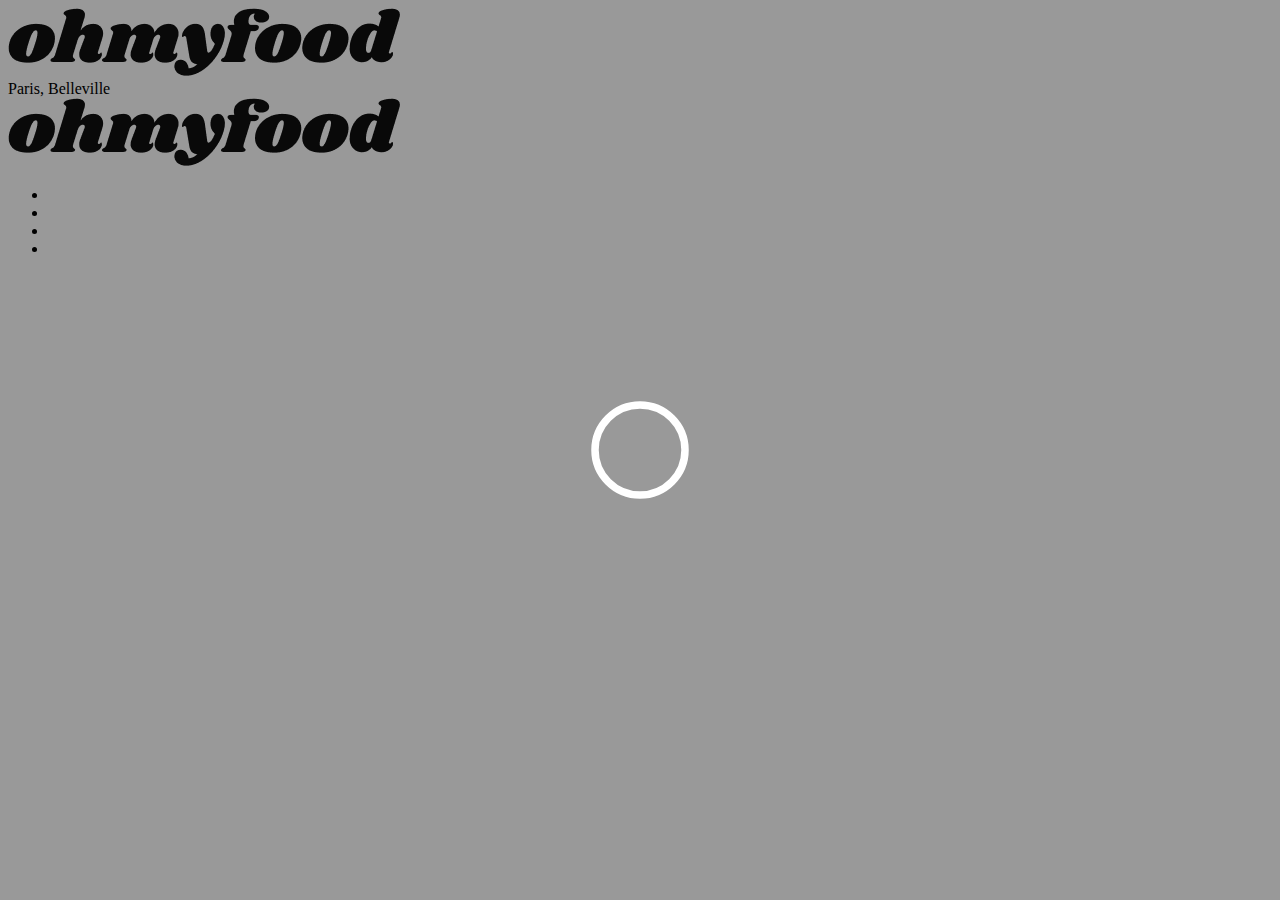
==== index.html @ bf74275e "Loading spinner + début du squelette de l'accueil" ====
<!DOCTYPE html>
<html lang="fr">
<head>
  <meta charset="UTF-8">
  <meta name="viewport" content="width=device-width, initial-scale=1.0">
  <link rel="stylesheet" href="./css/style.css">
  <title>Ohmyfood - Accueil</title>
</head>
<body>
  <div id="loader-screen">
    <svg id="loader-box">
      <circle id="loader-bg" cx="50%" cy="50%" r="45%"></circle>
      <circle id="loader" cx="50%" cy="50%" r="45%"></circle>
    </svg>
  </div>
  <header>
    <img id="logo" src="./images/logo/ohmyfood.png" alt="Logo Ohmyfood" title="Logo Ohmyfood"/>
    <div id="localization"><i class="fa fa-map-marker-alt"></i>Paris, Belleville</div>
  </header>
  <main>
    <section></section>
    <section></section>
    <section></section>
  </main>
  <footer>
    <div>
      <img src="./images/logo/ohmyfood.png" alt="Logo Ohmyfood" title="Logo Ohmyfood"/>
      <ul>
        <li><i></i></li>
        <li><i></i></li>
        <li></li>
        <li></li>
      </ul>
    </div>
  </footer>
</body>
</html>
---- css/style.css ----
#loader-screen {
  position: fixed;
  top: 0;
  left: 0;
  width: 100%;
  height: 100%;
  background-color: rgba(0, 0, 0, .4);
  animation: load-page 2s ease-in-out forwards;
}

#loader-box {
  position: fixed;
  top: 50%;
  left: 50%;
  width: 100px;
  height: 100px;
  transform: translate(-50%, -50%) rotate(-90deg);
}

circle {
  fill: none;
  stroke-width: 7.5px;
  stroke-dasharray:  285;
  stroke-dashoffset: 285;
  stroke-linecap: round;
}

#loader-bg {
  stroke: white;
  stroke-dashoffset: 0;
}

#loader {
  stroke: #9356DC;
  animation: load-page 2s ease-in-out forwards;
}

@keyframes load-page {
  0% {
    stroke-dashoffset: 285;
  }
  10% {
    stroke-dashoffset: 285;
  }
  90% {
    stroke-dashoffset: 0;
  }
  100% {
    stroke-dashoffset: 0;
    visibility: hidden;
  }
}
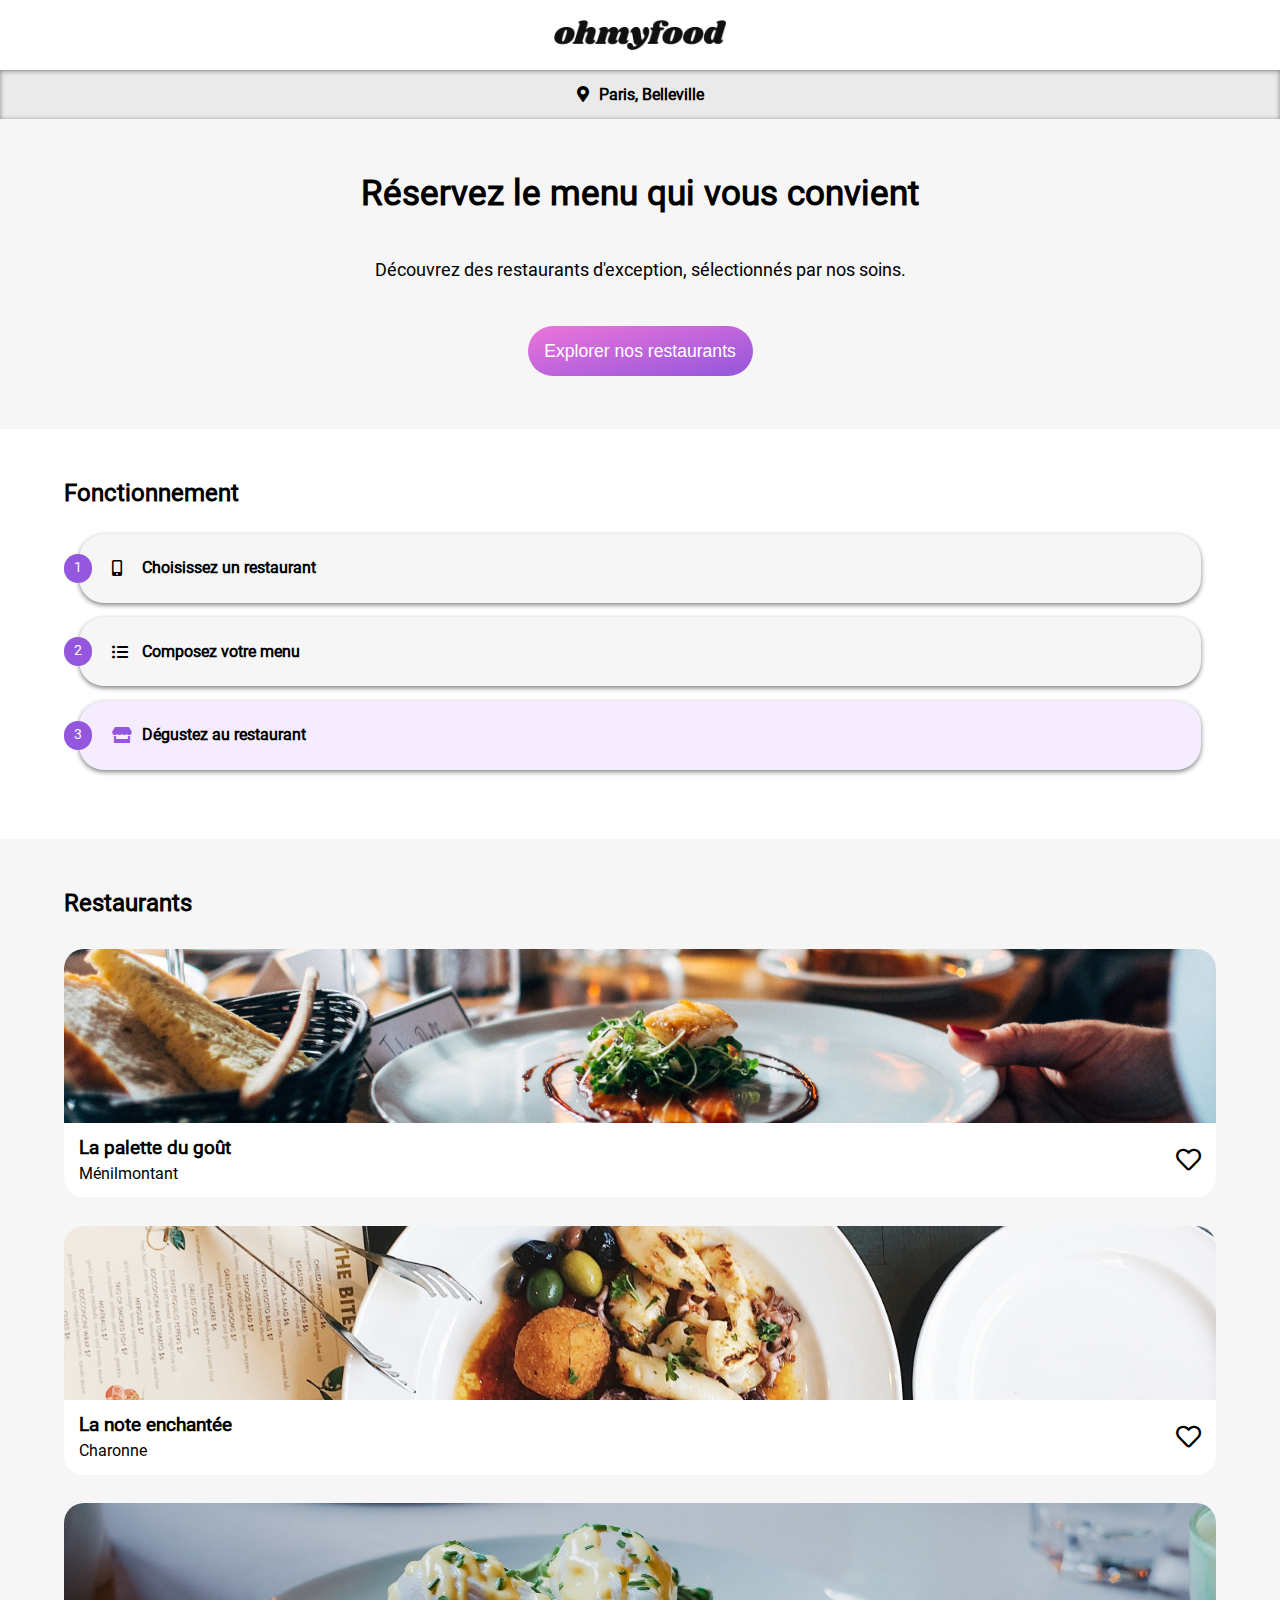
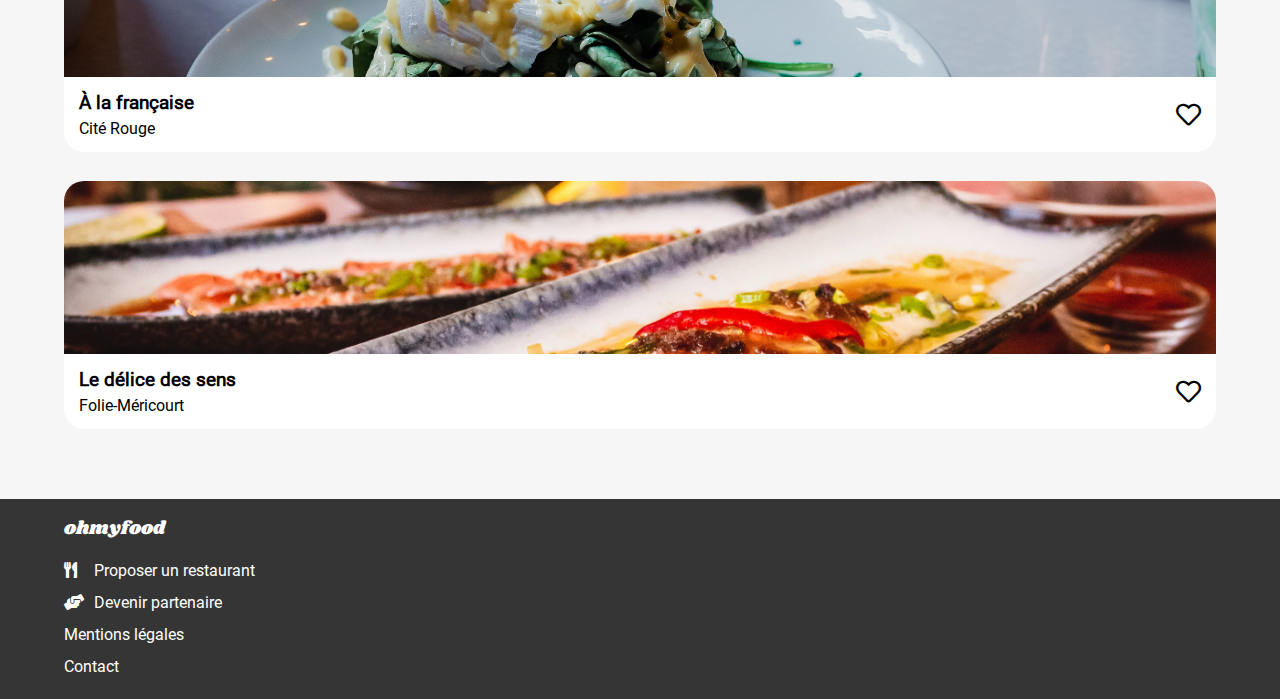
==== commit ed1cbbdd: "Accueil sans hover et 'Nouveau' sur les restaurants" ====
--- a/index.html
+++ b/index.html
@@ -3,6 +3,7 @@
 <head>
   <meta charset="UTF-8">
   <meta name="viewport" content="width=device-width, initial-scale=1.0">
+  <link rel="stylesheet" href="https://use.fontawesome.com/releases/v5.7.1/css/all.css">
   <link rel="stylesheet" href="./css/style.css">
   <title>Ohmyfood - Accueil</title>
 </head>
@@ -15,21 +16,94 @@
   </div>
   <header>
     <img id="logo" src="./images/logo/ohmyfood.png" alt="Logo Ohmyfood" title="Logo Ohmyfood"/>
-    <div id="localization"><i class="fa fa-map-marker-alt"></i>Paris, Belleville</div>
   </header>
   <main>
-    <section></section>
-    <section></section>
-    <section></section>
+    <div id="localization"><i class="fa fa-map-marker-alt"></i>Paris, Belleville</div>
+    <section id="explore">
+      <h1>Réservez le menu qui vous convient</h1>
+      <p>Découvrez des restaurants d'exception, sélectionnés par nos soins.</p>
+      <button id="explore-btn" type="button">Explorer nos restaurants</button>
+    </section>
+    <section id="process">
+      <h2>Fonctionnement</h2>
+      <ol>
+        <li><i class="fa fa-mobile-alt"></i>Choisissez un restaurant</li>
+        <li><i class="fa fa-list-ul"></i>Composez votre menu</li>
+        <li><i class="fa fa-store"></i>Dégustez au restaurant</li>
+      </ol>
+    </section>
+    <section id="restaurants">
+      <div id="restaurants-title">
+        <h2>Restaurants</h2>
+      </div>
+      <div id="restaurants-list">
+        <a href="">
+          <div class="restaurant">
+            <img src="./images/restaurants/jay-wennington-N_Y88TWmGwA-unsplash.jpg" alt="La palette du goût" title="La palette du goût">
+            <div class="restaurant-text">
+              <div>
+                <h3 class="restaurant-title">La palette du goût</h3>
+                <p class="restaurant-loc">Ménilmontant</p>
+              </div>
+              <div>
+                <i class="far fa-heart"></i>
+              </div>
+            </div>
+          </div>
+        </a>
+        <a href="">
+          <div class="restaurant">
+            <img src="./images/restaurants/stil-u2Lp8tXIcjw-unsplash.jpg" alt="La note enchantée" title="La note enchantée">
+            <div class="restaurant-text">
+              <div>
+                <h3 class="restaurant-title">La note enchantée</h3>
+                <p class="restaurant-loc">Charonne</p>
+              </div>
+              <div>
+                <i class="far fa-heart"></i>
+              </div>
+            </div>
+          </div>
+        </a>
+        <a href="">
+          <div class="restaurant">
+            <img src="./images/restaurants/toa-heftiba-DQKerTsQwi0-unsplash.jpg" alt="À la française" title="À la française">
+            <div class="restaurant-text">
+              <div>
+                <h3 class="restaurant-title">À la française</h3>
+                <p class="restaurant-loc">Cité Rouge</p>
+              </div>
+              <div>
+                <i class="far fa-heart"></i>
+              </div>
+            </div>
+          </div>
+        </a>
+        <a href="">
+          <div class="restaurant">
+            <img src="./images/restaurants/louis-hansel-shotsoflouis-qNBGVyOCY8Q-unsplash.jpg" alt="Le délice des sens" title="Le délice des sens">
+            <div class="restaurant-text">
+              <div>
+                <h3 class="restaurant-title">Le délice des sens</h3>
+                <p class="restaurant-loc">Folie-Méricourt</p>
+              </div>
+              <div>
+                <i class="far fa-heart"></i>
+              </div>
+            </div>
+          </div>
+        </a>
+      </div>
+    </section>
   </main>
   <footer>
     <div>
-      <img src="./images/logo/ohmyfood.png" alt="Logo Ohmyfood" title="Logo Ohmyfood"/>
+      <h3>ohmyfood</h3>
       <ul>
-        <li><i></i></li>
-        <li><i></i></li>
-        <li></li>
-        <li></li>
+        <li><i class="fa fa-utensils"></i>Proposer un restaurant</li>
+        <li><i class="fa fa-hands-helping"></i>Devenir partenaire</li>
+        <li>Mentions légales</li>
+        <li>Contact</li>
       </ul>
     </div>
   </footer>
--- a/css/style.css
+++ b/css/style.css
@@ -1,3 +1,13 @@
+@font-face {
+	font-family: "Roboto";
+	src: url("./fonts/Roboto-Regular.ttf") format("truetype");
+}
+
+@font-face {
+  font-family: "Shrikhand";
+  src: url("./fonts/Shrikhand-Regular.ttf") format("truetype");
+}
+
 #loader-screen {
   position: fixed;
   top: 0;
@@ -5,7 +15,8 @@
   width: 100%;
   height: 100%;
   background-color: rgba(0, 0, 0, .4);
-  animation: load-page 2s ease-in-out forwards;
+  /* animation: load-page 2s ease-in-out forwards; */
+  display: none;
 }
 
 #loader-box {
@@ -32,7 +43,7 @@
 
 #loader {
   stroke: #9356DC;
-  animation: load-page 2s ease-in-out forwards;
+  /* animation: load-page 2s ease-in-out forwards; */
 }
 
 @keyframes load-page {
@@ -49,4 +60,218 @@
     stroke-dashoffset: 0;
     visibility: hidden;
   }
+}
+
+html {
+  font-family: "Roboto";
+}
+
+img {
+  max-width: 100%;
+  max-height: 100%;
+  object-fit: cover;
+}
+
+body {
+  margin: 0;
+  color: black;
+}
+
+header {
+  height: 70px;
+  display: flex;
+  justify-content: center;
+  align-items: center;
+}
+
+#logo {
+  height: 30px;
+}
+
+#localization {
+  padding: 15px 0;
+  text-align: center;
+  background-color: #EAEAEA;
+  box-shadow: inset 0 1px 5px grey;
+  font-weight: bold;
+}
+
+#localization i {
+  margin-right: 10px;
+}
+
+section {
+  padding: 30px 5%;
+}
+
+#explore {
+  height: 250px;
+  background-color:#F6F6F6;
+  display: flex;
+  flex-direction: column;
+  justify-content: space-around;
+  align-items: center;
+  text-align: center;
+  font-size: 1.1rem;
+}
+
+#explore * {
+  margin: 0;
+}
+
+#explore-btn {
+  height: 50px;
+  width: 225px;
+  border-radius: 25px;
+  border: none;
+  background: linear-gradient(to bottom right, #ED74DA, #9356DC);
+  color: white;
+  font-size: 1.1rem;
+}
+
+#process {
+  height: 350px;
+}
+
+#process ol {
+  height: 250px;
+  padding: 0 15px;
+  list-style: none;
+  display: flex;
+  flex-direction: column;
+  justify-content: space-around;
+  counter-reset: process-elem;
+}
+
+#process li {
+  height: 27.5%;
+  display: flex;
+  align-items: center;
+  border-radius: 25px;
+  box-shadow: 0 2px 5px grey;
+  background-color: #F6F6F6;
+  counter-increment: process-elem;
+  font-weight: bold;
+}
+
+#process li::before {
+  content: counter(process-elem);
+  margin-left: -15px;
+  margin-right: 20px;
+  border-radius: 25px;
+  color: white;
+  background-color: #9356DC;
+  padding: 0 10px;
+  font-size: 0.9em;
+  font-weight: normal;
+}
+
+#process li:nth-child(3) {
+  background-color: #F5EDFF;
+}
+
+#process li:nth-child(3) i {
+  color: #9356DC;
+}
+
+#restaurants {
+  height: 1200px;
+  display: flex;
+  flex-direction: column;
+  background-color:#F6F6F6;
+  overflow: hidden;
+}
+
+#restaurants-title {
+  height: 5%;
+}
+
+#restaurants-list {
+  height: 90%;
+  padding-top: 20px;
+  display: flex;
+  flex-direction: column;
+  justify-content: space-between;
+}
+
+#restaurants-list a {
+  height: 23%;
+  display: flex;
+  justify-content: center;
+  align-items: center;
+  text-decoration: none;
+  color: inherit;
+}
+
+.restaurant {
+  height: 100%;
+  width: 100%;
+  display: flex;
+  flex-direction: column;
+  border-radius: 20px;
+  background-color: white;
+  overflow: hidden;
+}
+
+.restaurant > img {
+  height: 70%;
+}
+
+.restaurant-text {
+  height: 30%;
+  padding: 0 15px;
+  display: flex;
+  justify-content: space-between;
+  align-items: center;
+}
+
+.restaurant-title {
+  margin: 5px 0;
+}
+
+.restaurant-loc {
+  margin: 5px 0;
+}
+
+.restaurant-text i {
+  color: inherit;
+  font-size: 25px;
+}
+
+footer {
+  height: 200px;
+  position: relative;
+  bottom: 0;
+  background-color: #353535;
+  color: white;
+  display: flex;
+  align-items: center;
+}
+
+footer > div {
+  height: 180px;
+  padding-left: 5%;
+  display: flex;
+  flex-direction: column;
+  justify-content: space-around;
+}
+
+footer h3 {
+  margin: 0;
+  font-family: "Shrikhand";
+  font-weight: normal;
+}
+
+ul {
+  list-style: none;
+  padding: 0;
+  margin: 0;
+}
+
+li {
+  line-height: 2;
+}
+
+li i {
+  width: 30px;
 }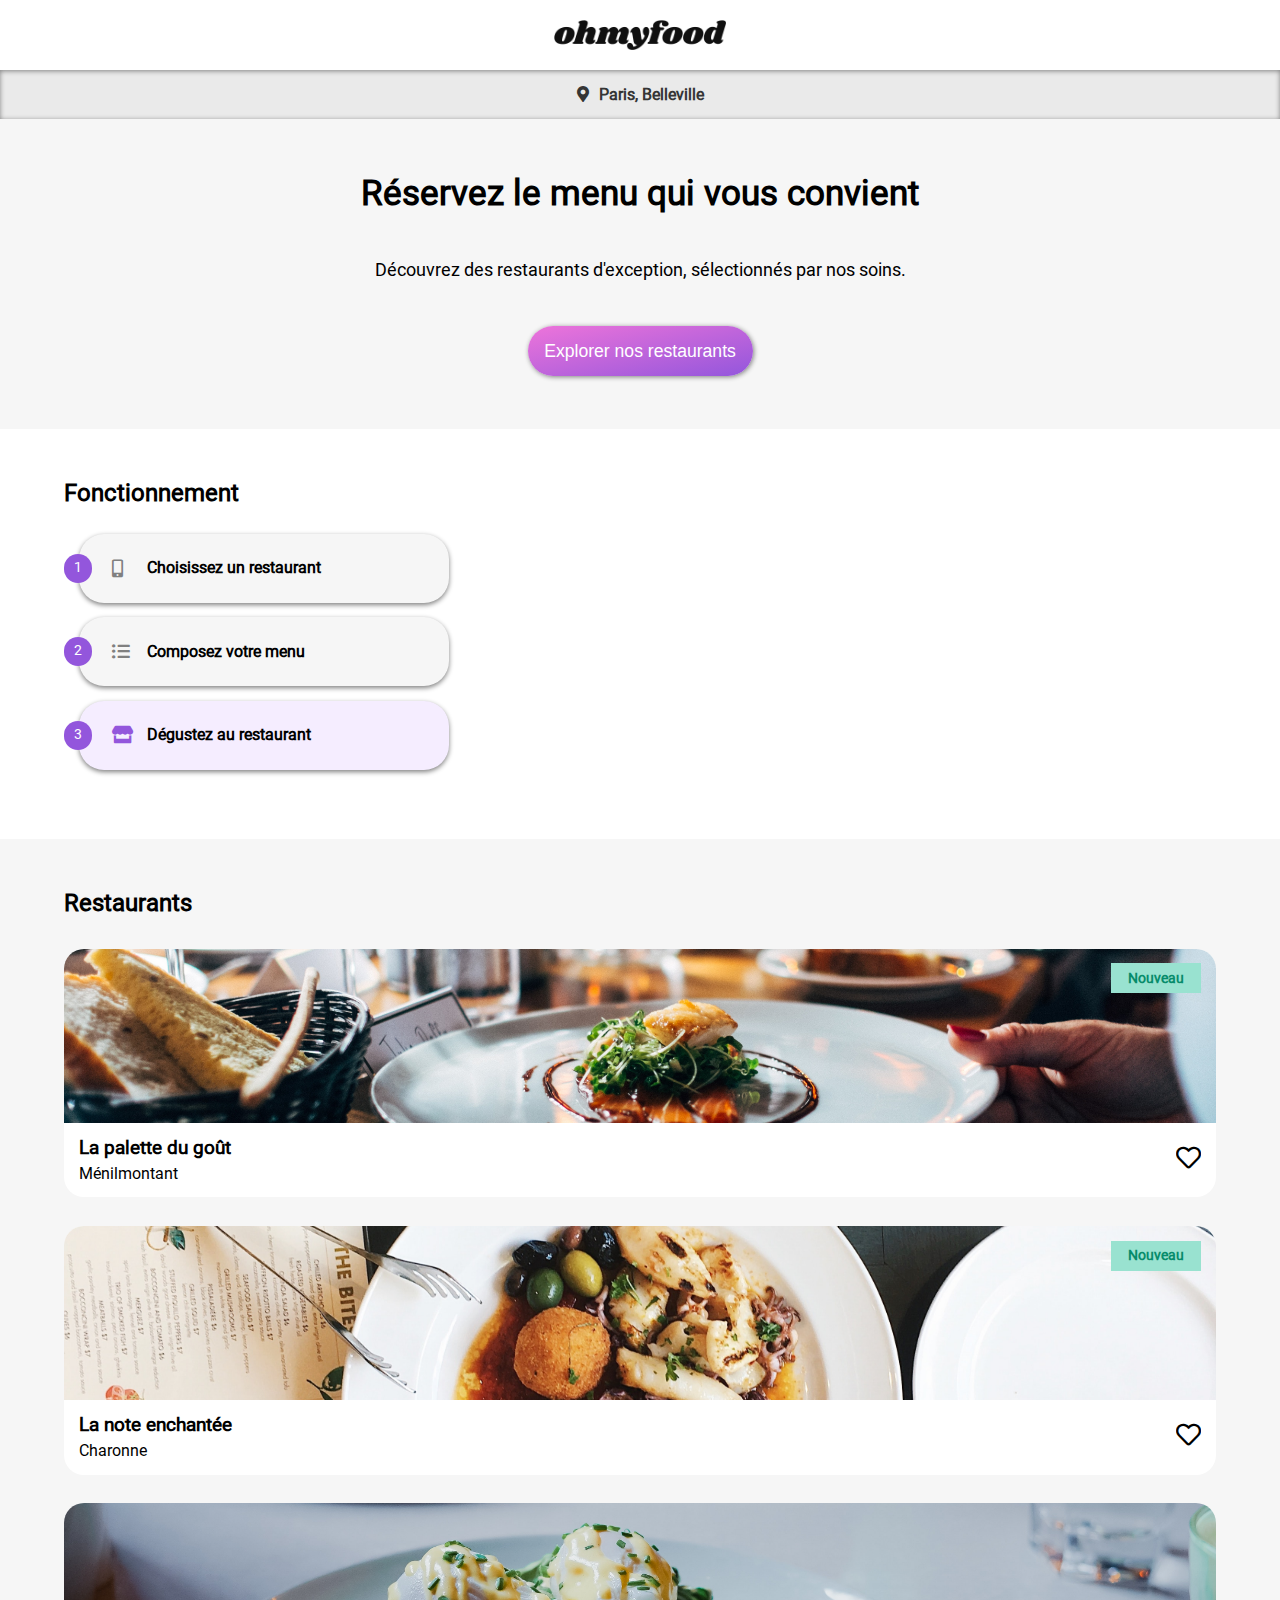
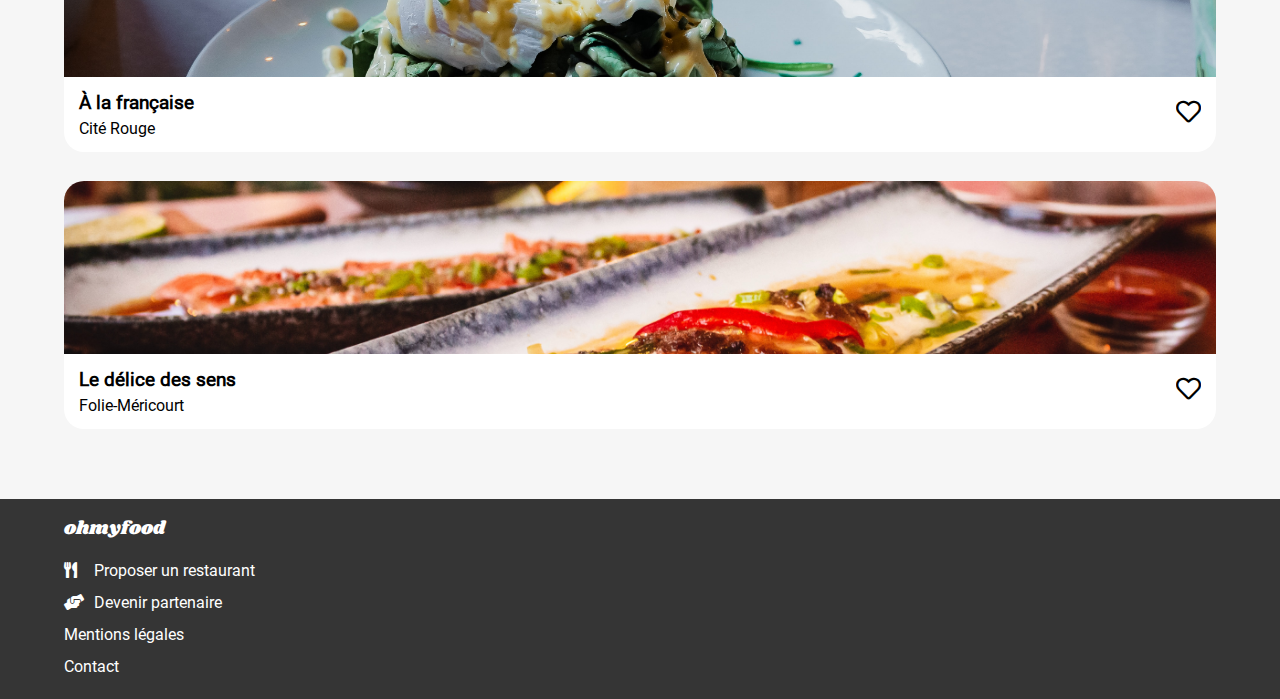
==== commit 40a1f267: "Ajout des hover et 'Nouveau' sur les restaurants + ajout de liens dans le footer" ====
--- a/index.html
+++ b/index.html
@@ -39,28 +39,32 @@
       <div id="restaurants-list">
         <a href="">
           <div class="restaurant">
+            <p class="new">Nouveau</p>
             <img src="./images/restaurants/jay-wennington-N_Y88TWmGwA-unsplash.jpg" alt="La palette du goût" title="La palette du goût">
             <div class="restaurant-text">
               <div>
                 <h3 class="restaurant-title">La palette du goût</h3>
                 <p class="restaurant-loc">Ménilmontant</p>
               </div>
-              <div>
+              <div class="heart">
                 <i class="far fa-heart"></i>
+                <i class="fa fa-heart"></i>
               </div>
             </div>
           </div>
         </a>
         <a href="">
           <div class="restaurant">
+            <p class="new">Nouveau</p>
             <img src="./images/restaurants/stil-u2Lp8tXIcjw-unsplash.jpg" alt="La note enchantée" title="La note enchantée">
             <div class="restaurant-text">
               <div>
                 <h3 class="restaurant-title">La note enchantée</h3>
                 <p class="restaurant-loc">Charonne</p>
               </div>
-              <div>
+              <div class="heart">
                 <i class="far fa-heart"></i>
+                <i class="fa fa-heart"></i>
               </div>
             </div>
           </div>
@@ -73,8 +77,9 @@
                 <h3 class="restaurant-title">À la française</h3>
                 <p class="restaurant-loc">Cité Rouge</p>
               </div>
-              <div>
+              <div class="heart">
                 <i class="far fa-heart"></i>
+                <i class="fa fa-heart"></i>
               </div>
             </div>
           </div>
@@ -87,8 +92,9 @@
                 <h3 class="restaurant-title">Le délice des sens</h3>
                 <p class="restaurant-loc">Folie-Méricourt</p>
               </div>
-              <div>
+              <div class="heart">
                 <i class="far fa-heart"></i>
+                <i class="fa fa-heart"></i>
               </div>
             </div>
           </div>
@@ -100,10 +106,10 @@
     <div>
       <h3>ohmyfood</h3>
       <ul>
-        <li><i class="fa fa-utensils"></i>Proposer un restaurant</li>
-        <li><i class="fa fa-hands-helping"></i>Devenir partenaire</li>
-        <li>Mentions légales</li>
-        <li>Contact</li>
+        <li><a href="#"><i class="fa fa-utensils"></i>Proposer un restaurant</a></li>
+        <li><a href="#"><i class="fa fa-hands-helping"></i>Devenir partenaire</a></li>
+        <li><a href="#">Mentions légales</a></li>
+        <li><a href="#">Contact</a></li>
       </ul>
     </div>
   </footer>
--- a/css/style.css
+++ b/css/style.css
@@ -64,6 +64,7 @@
 
 html {
   font-family: "Roboto";
+  min-width: 325px;
 }
 
 img {
@@ -93,6 +94,7 @@
   text-align: center;
   background-color: #EAEAEA;
   box-shadow: inset 0 1px 5px grey;
+  color: #353535;
   font-weight: bold;
 }
 
@@ -124,13 +126,22 @@
   width: 225px;
   border-radius: 25px;
   border: none;
+  box-shadow: 1px 1px 5px grey;
   background: linear-gradient(to bottom right, #ED74DA, #9356DC);
   color: white;
   font-size: 1.1rem;
 }
 
+#explore-btn:hover {
+  cursor: pointer;
+  filter: brightness(110%);
+  box-shadow: 3px 3px 5px grey;
+}
+
 #process {
   height: 350px;
+  width: 400px;
+  max-width: 90%;
 }
 
 #process ol {
@@ -166,6 +177,12 @@
   font-weight: normal;
 }
 
+#process li i {
+  color: grey;
+  font-size: 1.1em;
+  margin-right: 5px;
+}
+
 #process li:nth-child(3) {
   background-color: #F5EDFF;
 }
@@ -204,6 +221,7 @@
 }
 
 .restaurant {
+  position: relative;
   height: 100%;
   width: 100%;
   display: flex;
@@ -213,6 +231,20 @@
   overflow: hidden;
 }
 
+.restaurant .new {
+  position: absolute;
+  right: 15px;
+  height: 30px;
+  width: 90px;
+  display: flex;
+  align-items: center;
+  justify-content: center;
+  background-color: #99E2D0;
+  color: #078C6B;
+  font-weight: bold;
+  font-size: .9em;
+}
+
 .restaurant > img {
   height: 70%;
 }
@@ -233,9 +265,38 @@
   margin: 5px 0;
 }
 
-.restaurant-text i {
+.heart {
+  position: relative;
+  font-size: 25px;
+}
+
+.heart:hover .far.fa-heart {
+  opacity: 0;
+}
+
+.heart:hover .fa.fa-heart {
+  opacity: 1;
+}
+
+.fa-heart {
+  transition-property: opacity;
+  transition-duration: 500ms;
+  overflow: hidden;
+}
+
+.far.fa-heart {
+  position: absolute;
+  left: 0;
+  top: 0;
   color: inherit;
-  font-size: 25px;
+}
+
+.fa.fa-heart {
+  background: linear-gradient(to top right, #ED74DA, #9356DC);
+  -webkit-background-clip: text;
+  background-clip: text;
+  color: transparent;
+  opacity: 0;
 }
 
 footer {
@@ -262,6 +323,15 @@
   font-weight: normal;
 }
 
+footer a {
+  text-decoration: none;
+  color: inherit;
+}
+
+footer a:hover {
+  text-decoration: underline;
+}
+
 ul {
   list-style: none;
   padding: 0;
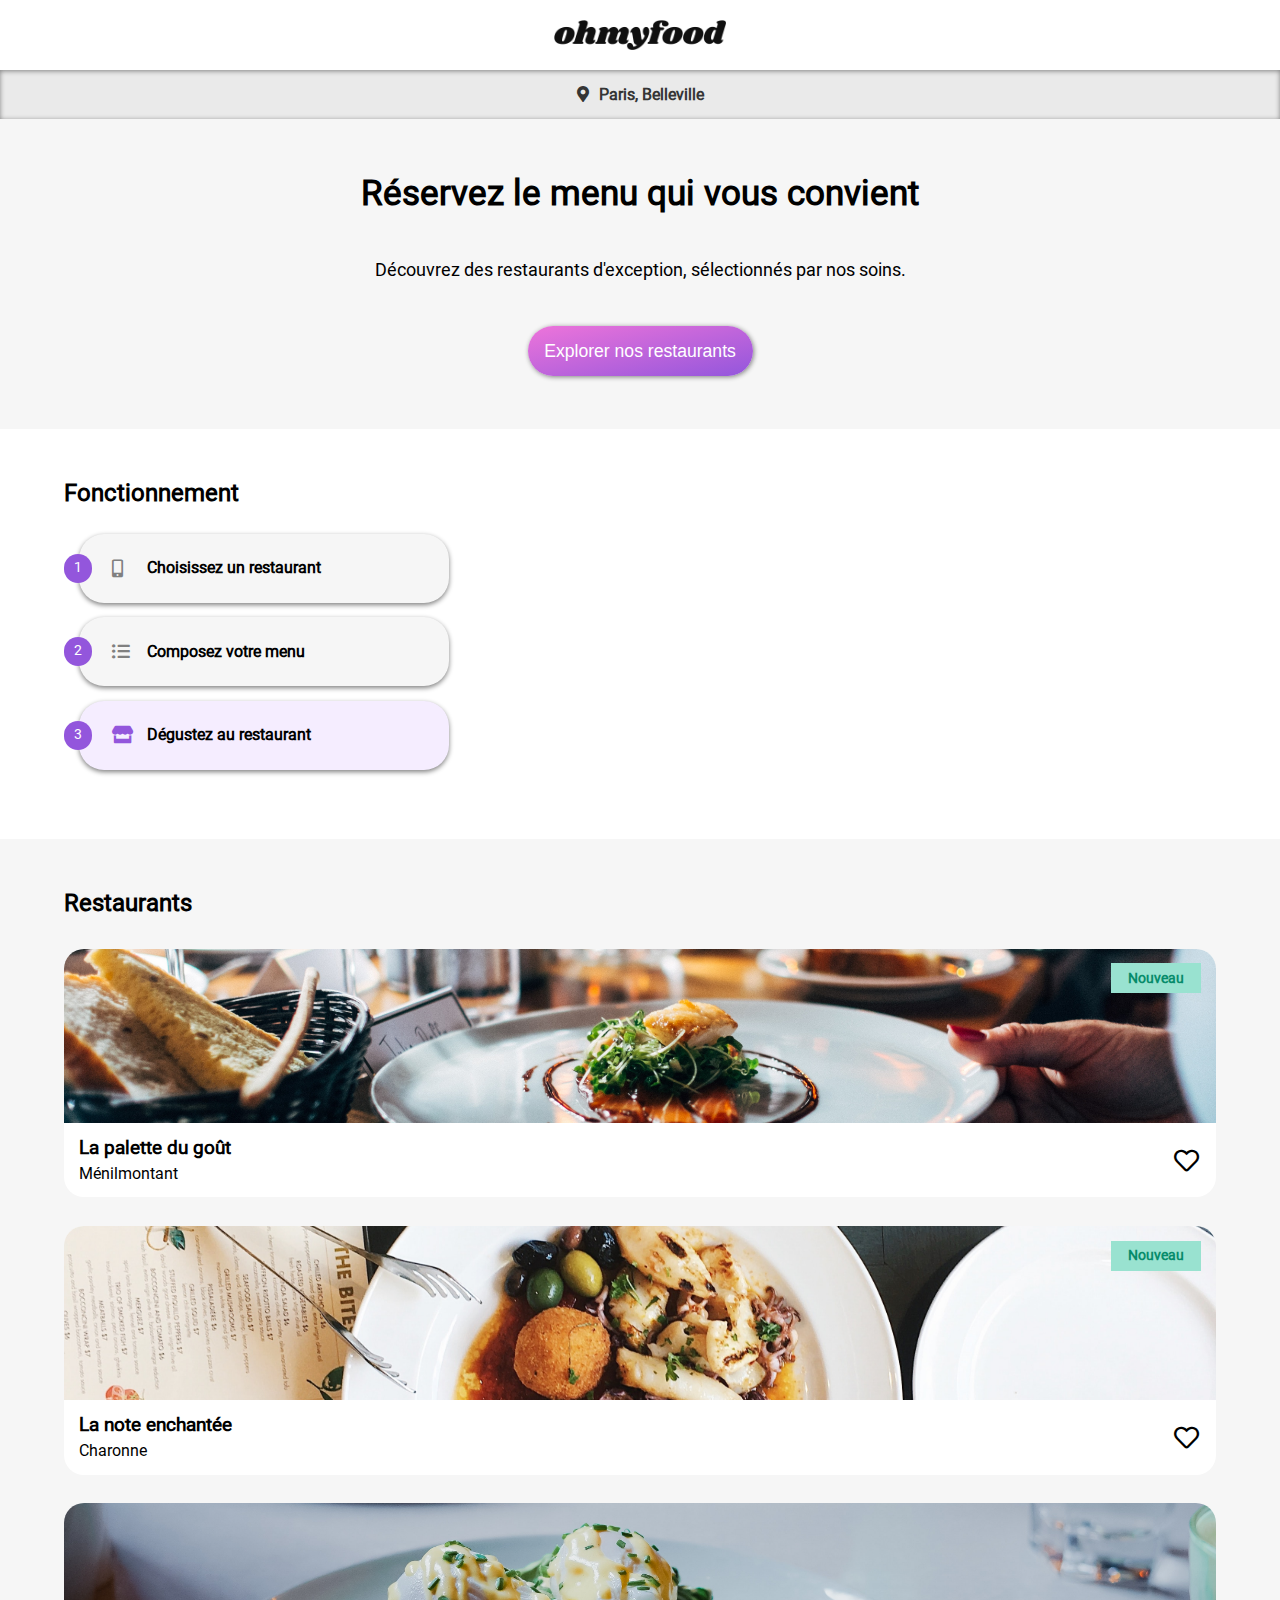
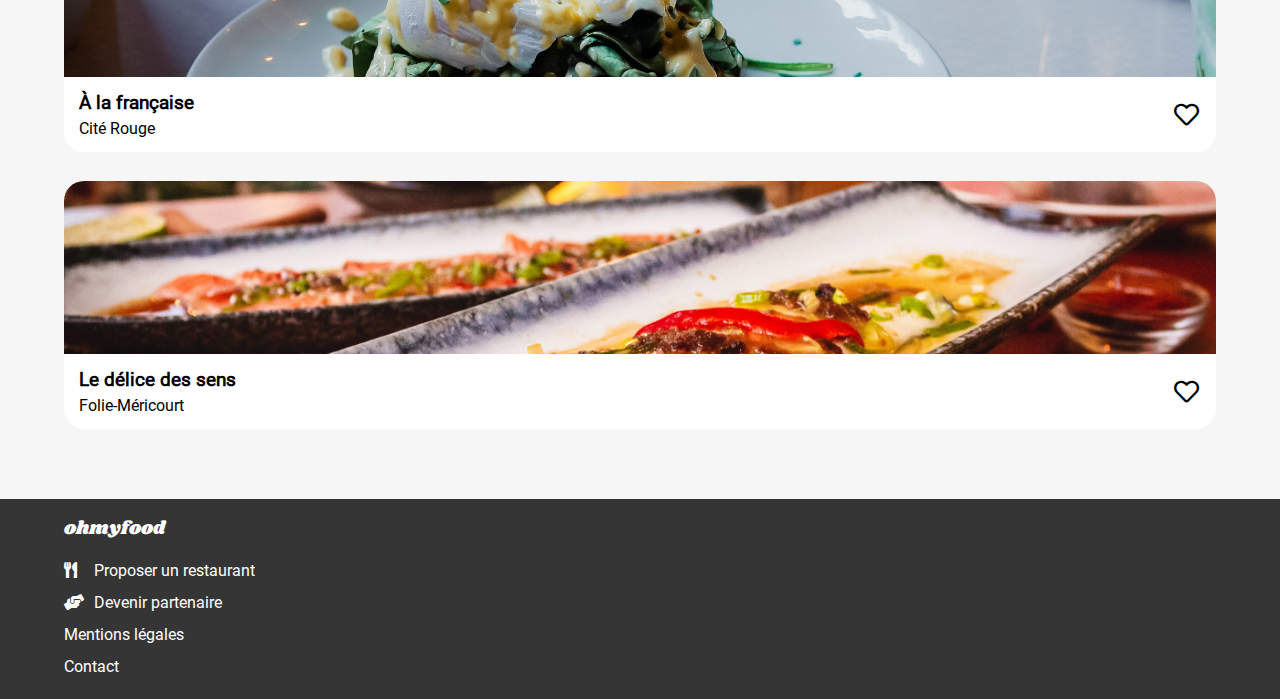
==== commit 7beffc09: "Ajout des menus et rétablissement du loader de l'accueil" ====
--- a/index.html
+++ b/index.html
@@ -37,7 +37,7 @@
         <h2>Restaurants</h2>
       </div>
       <div id="restaurants-list">
-        <a href="">
+        <a href="./menu/la-palette-du-gout.html">
           <div class="restaurant">
             <p class="new">Nouveau</p>
             <img src="./images/restaurants/jay-wennington-N_Y88TWmGwA-unsplash.jpg" alt="La palette du goût" title="La palette du goût">
@@ -53,7 +53,7 @@
             </div>
           </div>
         </a>
-        <a href="">
+        <a href="./menu/la-note-enchantee.html">
           <div class="restaurant">
             <p class="new">Nouveau</p>
             <img src="./images/restaurants/stil-u2Lp8tXIcjw-unsplash.jpg" alt="La note enchantée" title="La note enchantée">
@@ -69,7 +69,7 @@
             </div>
           </div>
         </a>
-        <a href="">
+        <a href="./menu/a-la-francaise.html">
           <div class="restaurant">
             <img src="./images/restaurants/toa-heftiba-DQKerTsQwi0-unsplash.jpg" alt="À la française" title="À la française">
             <div class="restaurant-text">
@@ -84,7 +84,7 @@
             </div>
           </div>
         </a>
-        <a href="">
+        <a href="./menu/le-delice-des-sens.html">
           <div class="restaurant">
             <img src="./images/restaurants/louis-hansel-shotsoflouis-qNBGVyOCY8Q-unsplash.jpg" alt="Le délice des sens" title="Le délice des sens">
             <div class="restaurant-text">
--- a/css/style.css
+++ b/css/style.css
@@ -15,7 +15,7 @@
   width: 100%;
   height: 100%;
   background-color: rgba(0, 0, 0, .4);
-  /* animation: load-page 2s ease-in-out forwards; */
+  animation: load-page 2s ease-in-out forwards;
   display: none;
 }
 
@@ -43,7 +43,7 @@
 
 #loader {
   stroke: #9356DC;
-  /* animation: load-page 2s ease-in-out forwards; */
+  animation: load-page 2s ease-in-out forwards;
 }
 
 @keyframes load-page {
@@ -271,15 +271,20 @@
 }
 
 .heart:hover .far.fa-heart {
-  opacity: 0;
+  transform: scale(0);
 }
 
 .heart:hover .fa.fa-heart {
-  opacity: 1;
+  transform: scale(1)
 }
 
 .fa-heart {
-  transition-property: opacity;
+  width: 30px;
+  height: 30px;
+  display: flex;
+  justify-content: center;
+  align-items: center;
+  transition-property: transform;
   transition-duration: 500ms;
   overflow: hidden;
 }
@@ -296,7 +301,7 @@
   -webkit-background-clip: text;
   background-clip: text;
   color: transparent;
-  opacity: 0;
+  transform: scale(0);
 }
 
 footer {
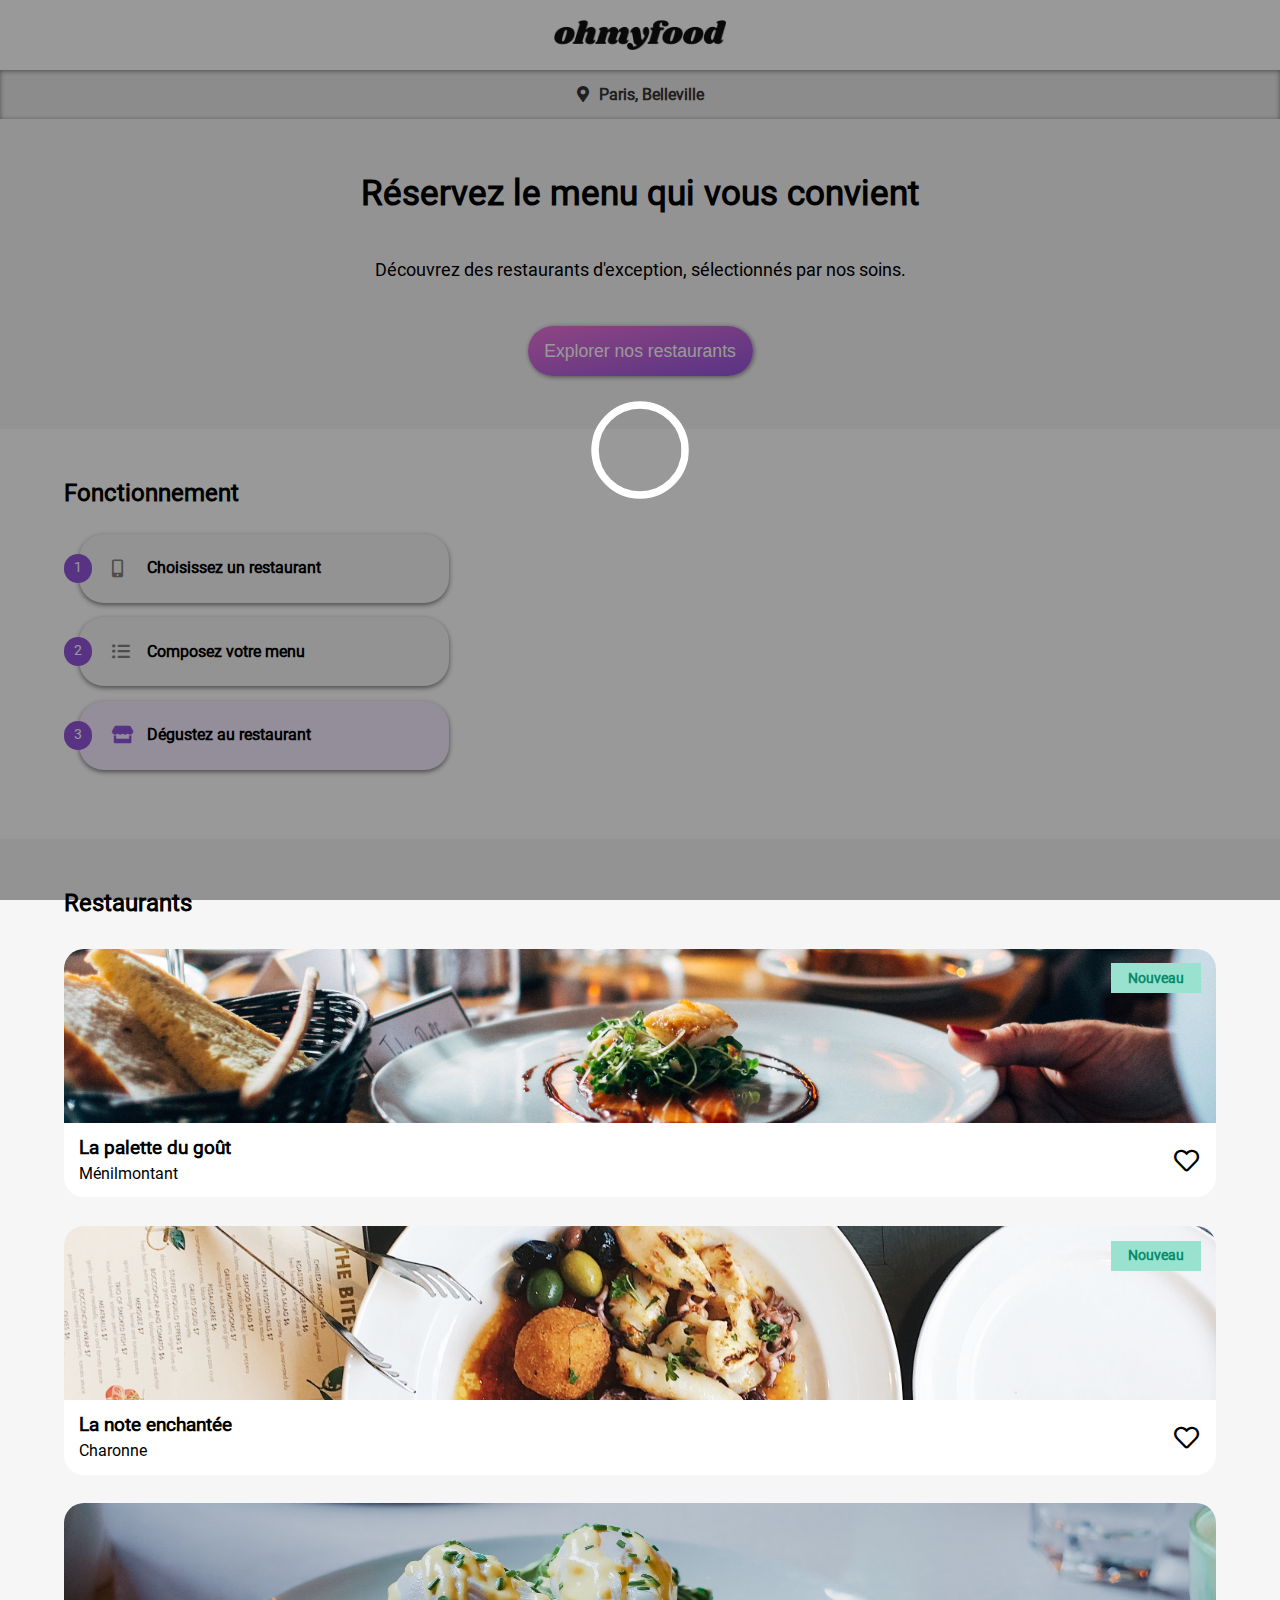
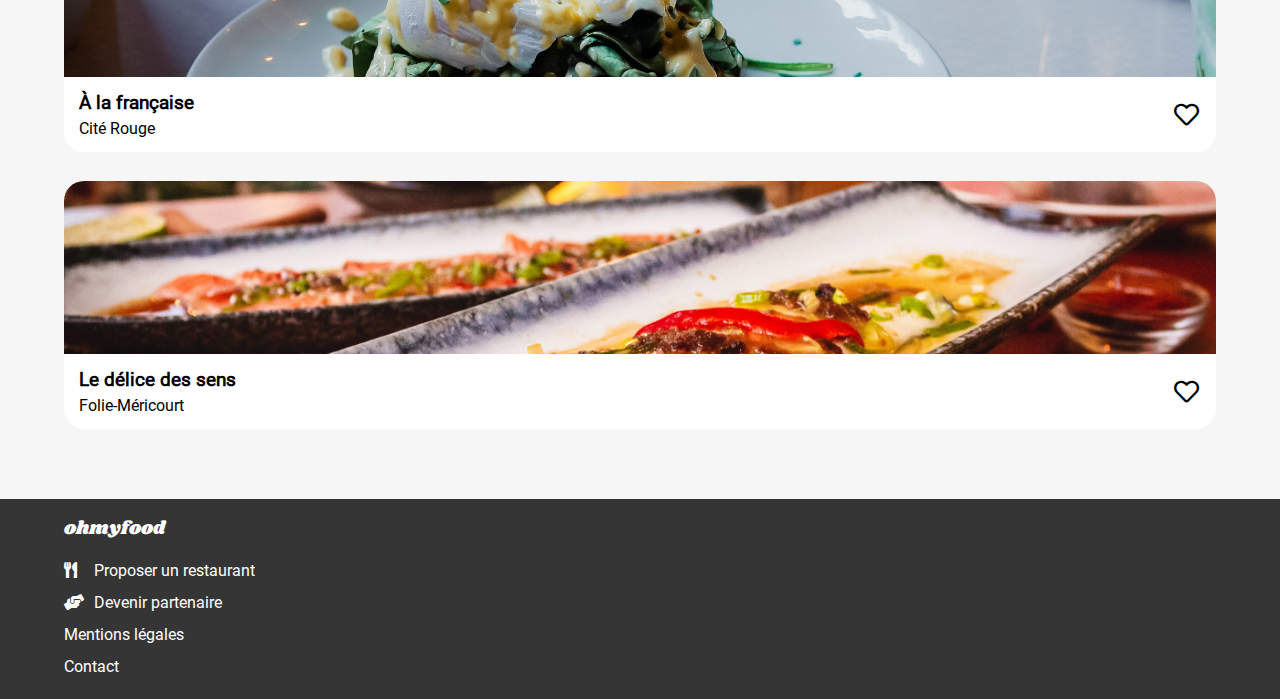
==== commit 11e48a72: "Ajout du mail au lien de contact" ====
--- a/index.html
+++ b/index.html
@@ -109,7 +109,7 @@
         <li><a href="#"><i class="fa fa-utensils"></i>Proposer un restaurant</a></li>
         <li><a href="#"><i class="fa fa-hands-helping"></i>Devenir partenaire</a></li>
         <li><a href="#">Mentions légales</a></li>
-        <li><a href="#">Contact</a></li>
+        <li><a href="mailto:miammiam@unsite.com" title="Nous contacter">Contact</a></li>
       </ul>
     </div>
   </footer>
--- a/css/style.css
+++ b/css/style.css
@@ -16,7 +16,7 @@
   height: 100%;
   background-color: rgba(0, 0, 0, .4);
   animation: load-page 2s ease-in-out forwards;
-  display: none;
+  z-index: 1;
 }
 
 #loader-box {
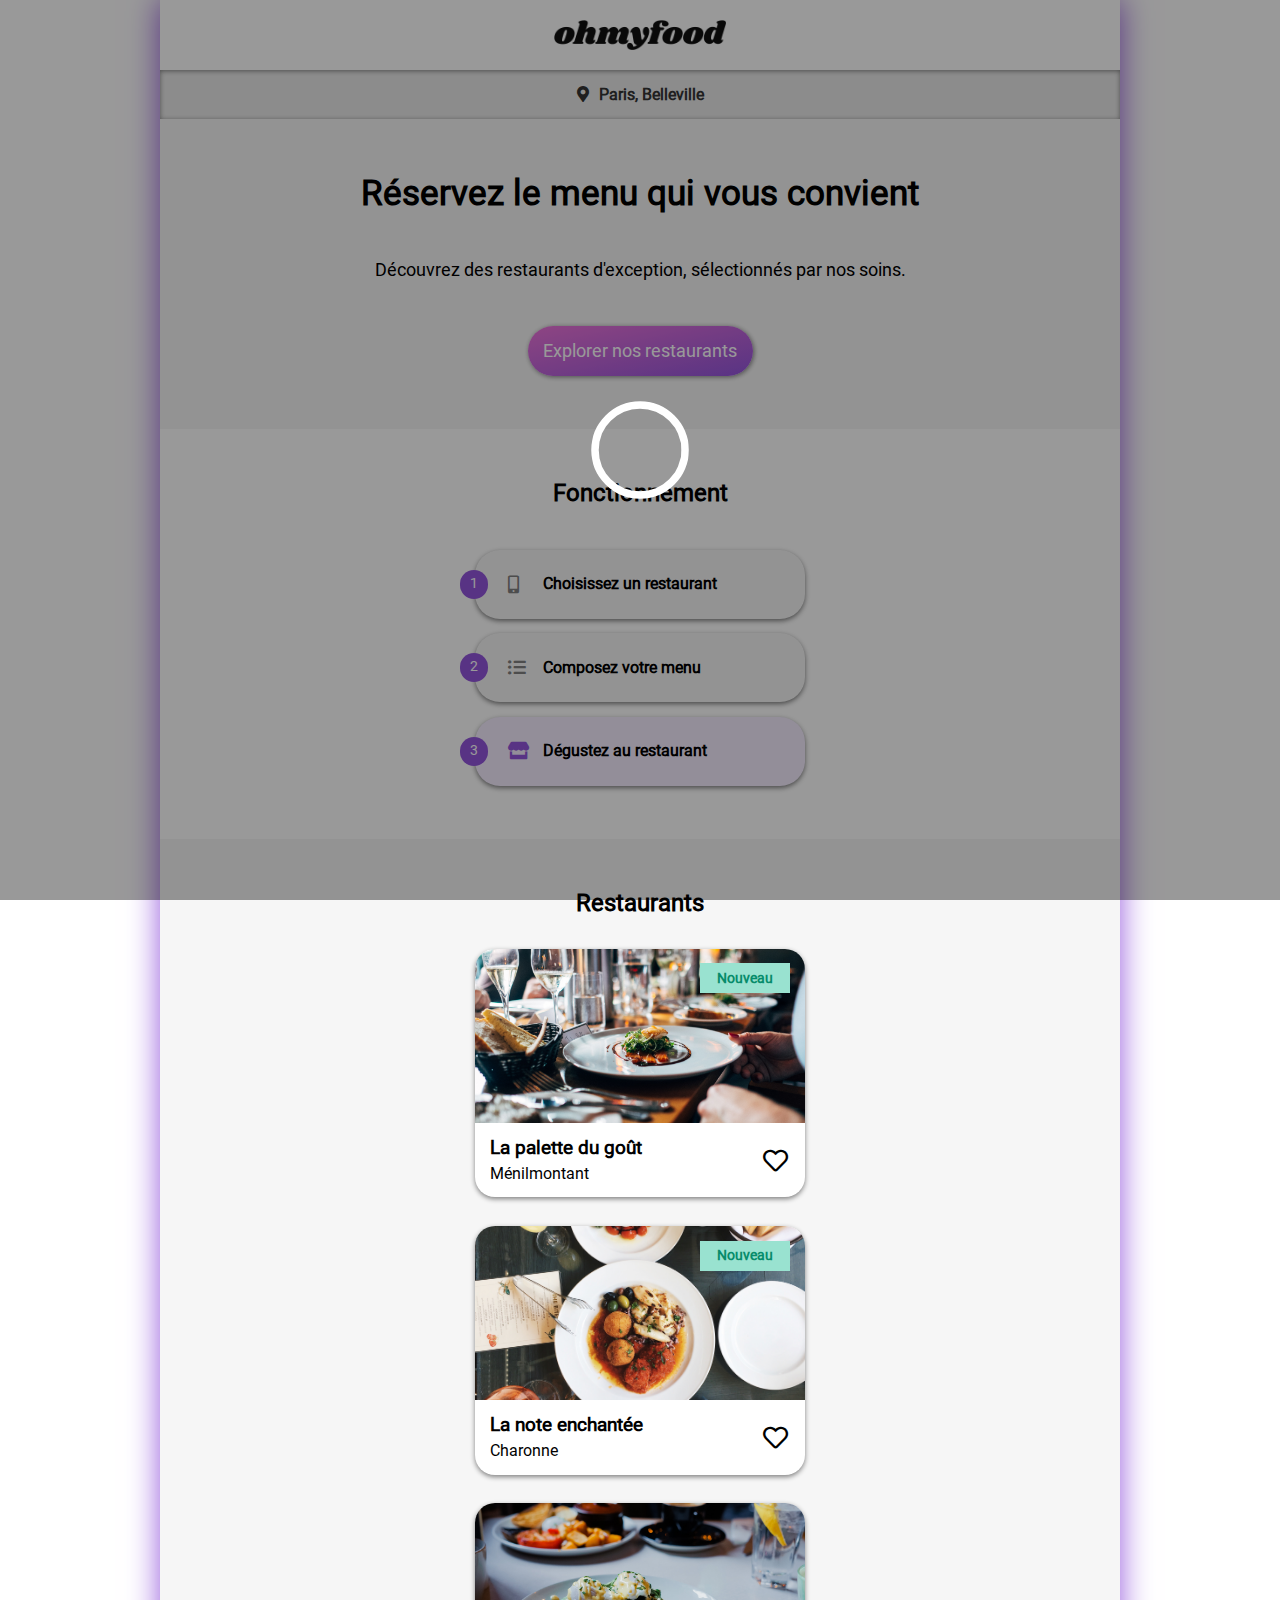
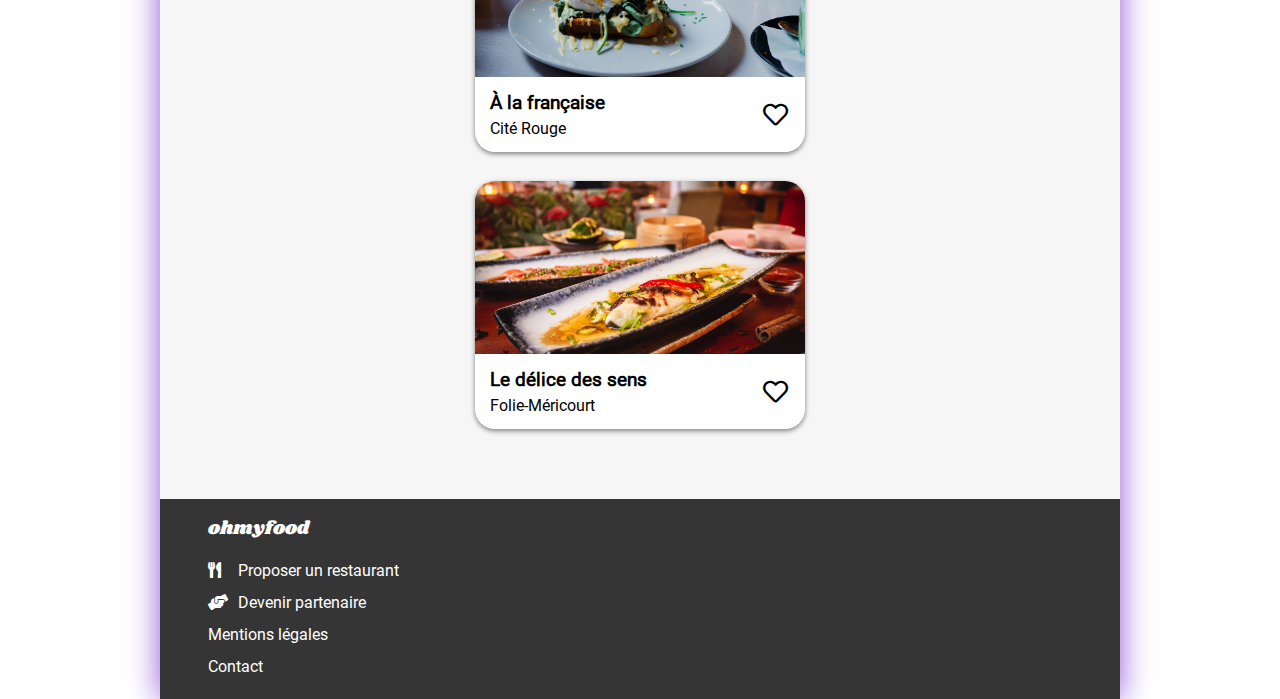
==== commit 0cad1113: "Animation des menus + ajout prise en charge tablette/PC + correction class/id menu" ====
--- a/index.html
+++ b/index.html
@@ -22,7 +22,7 @@
     <section id="explore">
       <h1>Réservez le menu qui vous convient</h1>
       <p>Découvrez des restaurants d'exception, sélectionnés par nos soins.</p>
-      <button id="explore-btn" type="button">Explorer nos restaurants</button>
+      <a id="explore-btn" type="button" href="#restaurants">Explorer nos restaurants</a>
     </section>
     <section id="process">
       <h2>Fonctionnement</h2>
--- a/css/style.css
+++ b/css/style.css
@@ -65,6 +65,7 @@
 html {
   font-family: "Roboto";
   min-width: 325px;
+  scroll-behavior: smooth;
 }
 
 img {
@@ -130,6 +131,10 @@
   background: linear-gradient(to bottom right, #ED74DA, #9356DC);
   color: white;
   font-size: 1.1rem;
+  text-decoration: none;
+  display: flex;
+  justify-content: center;
+  align-items: center;
 }
 
 #explore-btn:hover {
@@ -140,17 +145,20 @@
 
 #process {
   height: 350px;
-  width: 400px;
   max-width: 90%;
+  display: flex;
+  flex-direction: column;
 }
 
 #process ol {
   height: 250px;
+  width: 330px;
   padding: 0 15px;
   list-style: none;
   display: flex;
   flex-direction: column;
   justify-content: space-around;
+  align-self: center;
   counter-reset: process-elem;
 }
 
@@ -209,6 +217,7 @@
   display: flex;
   flex-direction: column;
   justify-content: space-between;
+  align-items: center;
 }
 
 #restaurants-list a {
@@ -223,12 +232,17 @@
 .restaurant {
   position: relative;
   height: 100%;
-  width: 100%;
+  width: 330px;
   display: flex;
   flex-direction: column;
   border-radius: 20px;
   background-color: white;
+  box-shadow: 0 2px 5px grey;
   overflow: hidden;
+}
+
+.restaurant:hover {
+  box-shadow: 0 0 10px #ED74DA;
 }
 
 .restaurant .new {
@@ -349,4 +363,21 @@
 
 li i {
   width: 30px;
+}
+
+/* Tablette et plus */
+@media screen and (min-width: 641px) {
+  html {
+    margin: 0 12.5%;
+    box-shadow: 0 0 30px #9356DC;
+  }
+
+  #process {
+    align-items: center;
+  }
+
+  #restaurants-title {
+    display: flex;
+    justify-content: center;
+  }
 }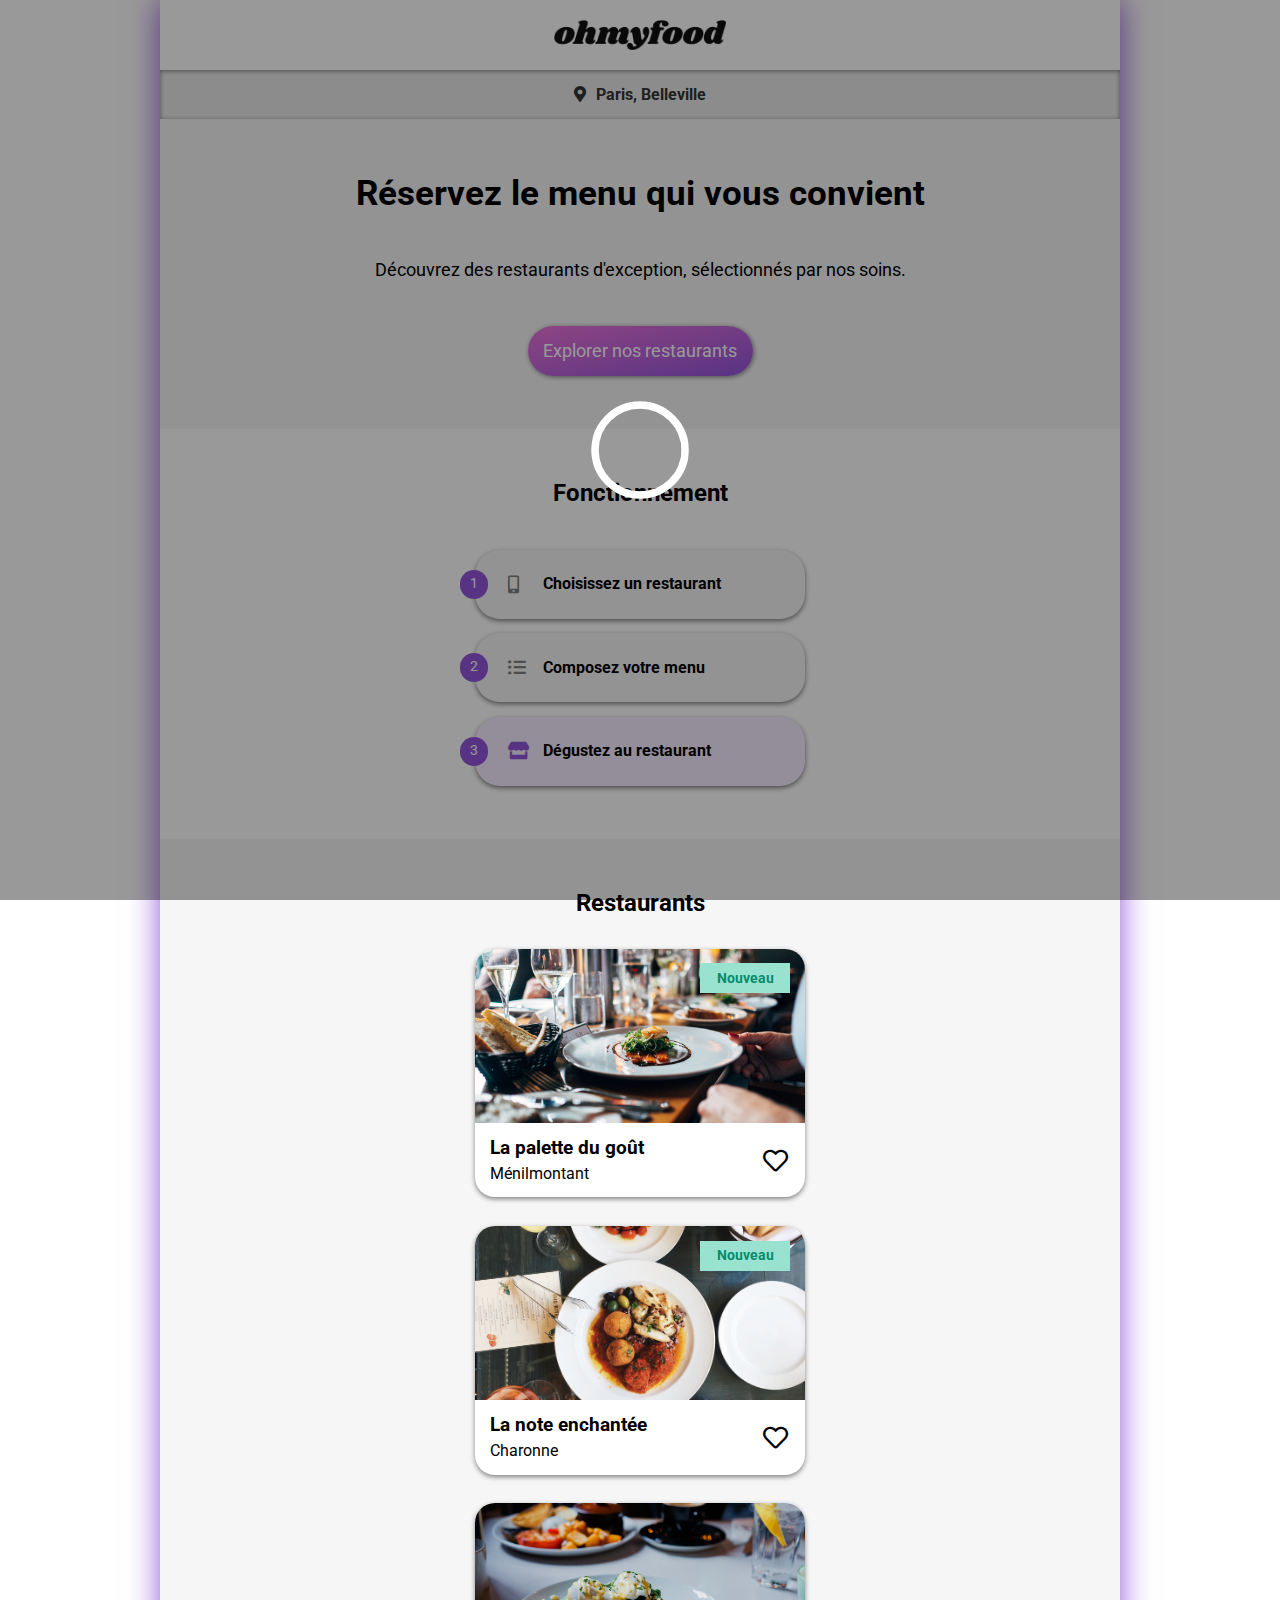
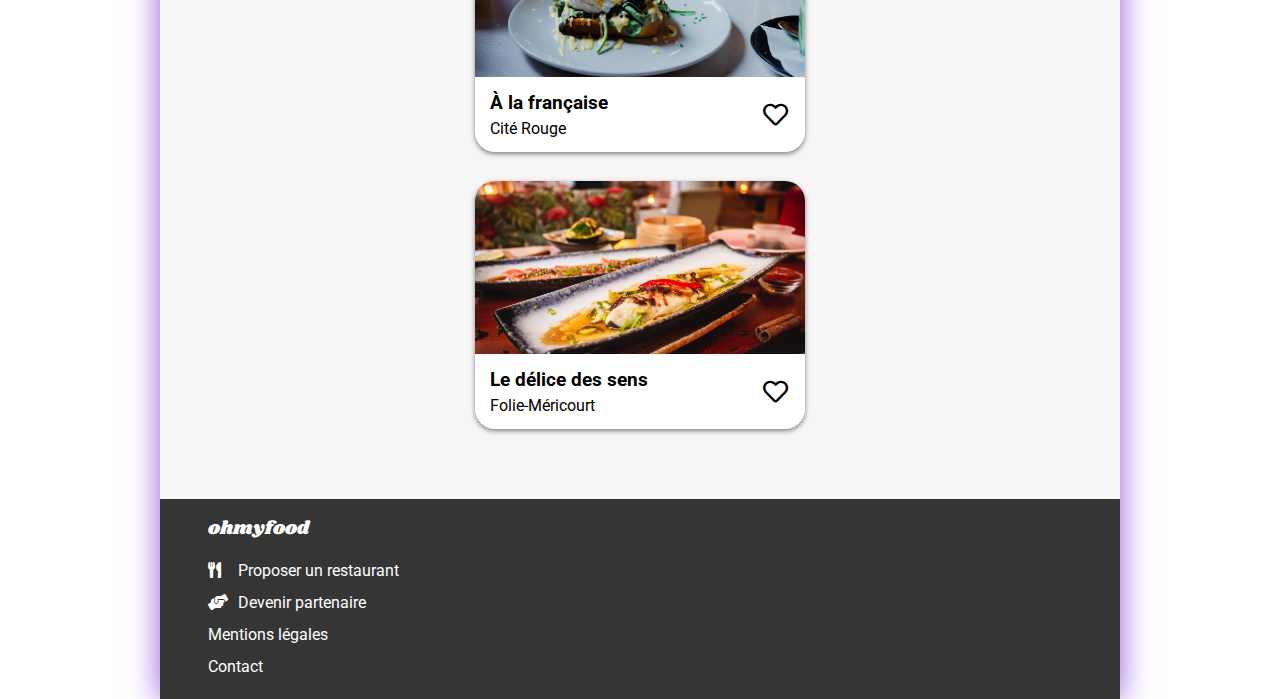
==== commit 38666fa6: "Changement ajout police" ====
--- a/index.html
+++ b/index.html
@@ -4,6 +4,10 @@
   <meta charset="UTF-8">
   <meta name="viewport" content="width=device-width, initial-scale=1.0">
   <link rel="stylesheet" href="https://use.fontawesome.com/releases/v5.7.1/css/all.css">
+  <link rel="preconnect" href="https://fonts.googleapis.com">
+  <link rel="preconnect" href="https://fonts.gstatic.com" crossorigin>
+  <link href="https://fonts.googleapis.com/css2?family=Roboto:ital,wght@0,100;0,300;0,400;0,500;0,700;0,900;1,100;1,300;1,400;1,500;1,700;1,900&display=swap" rel="stylesheet">
+  <link href="https://fonts.googleapis.com/css2?family=Shrikhand&display=swap" rel="stylesheet">
   <link rel="stylesheet" href="./css/style.css">
   <title>Ohmyfood - Accueil</title>
 </head>
@@ -22,7 +26,7 @@
     <section id="explore">
       <h1>Réservez le menu qui vous convient</h1>
       <p>Découvrez des restaurants d'exception, sélectionnés par nos soins.</p>
-      <a id="explore-btn" type="button" href="#restaurants">Explorer nos restaurants</a>
+      <a id="explore-btn" href="#restaurants">Explorer nos restaurants</a>
     </section>
     <section id="process">
       <h2>Fonctionnement</h2>
--- a/css/style.css
+++ b/css/style.css
@@ -1,13 +1,3 @@
-@font-face {
-	font-family: "Roboto";
-	src: url("./fonts/Roboto-Regular.ttf") format("truetype");
-}
-
-@font-face {
-  font-family: "Shrikhand";
-  src: url("./fonts/Shrikhand-Regular.ttf") format("truetype");
-}
-
 #loader-screen {
   position: fixed;
   top: 0;
@@ -66,6 +56,19 @@
   font-family: "Roboto";
   min-width: 325px;
   scroll-behavior: smooth;
+  animation: load-page-html 2s forwards;
+}
+
+@keyframes load-page-html {
+  0% {
+    overflow: hidden;
+  }
+  99% {
+    overflow: hidden;
+  }
+  100% {
+    overflow: visible;
+  }
 }
 
 img {
